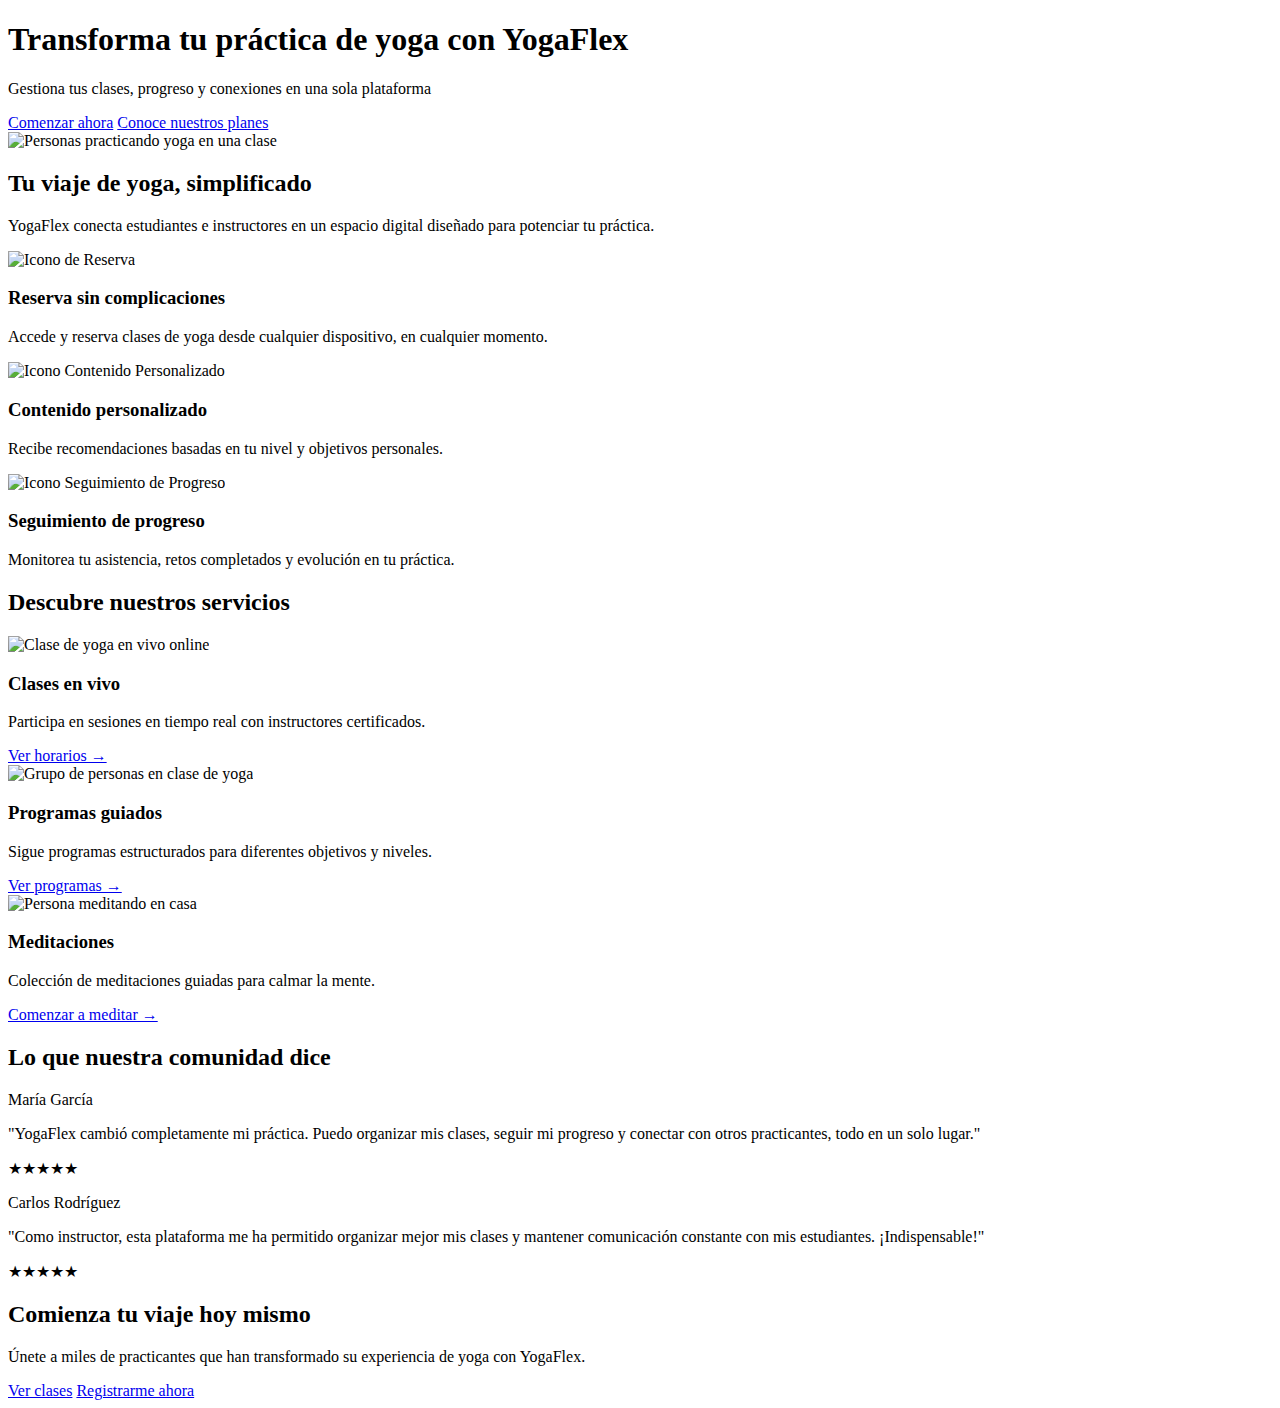
==== index.html @ 04bb9604 "Add files via upload" ====
<!DOCTYPE html>
<html lang="es">
<head>
    <meta charset="UTF-8">
    <meta name="viewport" content="width=device-width, initial-scale=1.0">
    <title>YogaFlex - Transforma tu Práctica de Yoga</title>
    <link rel="stylesheet" href="https://cdnjs.cloudflare.com/ajax/libs/font-awesome/6.5.2/css/all.min.css" integrity="sha512-SnH5WK+bZxgPHs44uWIX+LLJAJ9/2PkPKZ5QiAj6Ta86w+fsb2TkcmfRyVX3pBnMFcV7oQPJkl9QevSCWr3W6A==" crossorigin="anonymous" referrerpolicy="no-referrer" />
    <link rel="stylesheet" href="css/style.css">
    </head>
<body>

    <div id="header-placeholder"></div>

    <main>

        <section class="hero">
            <div class="hero-content">
                <h1>Transforma tu práctica de yoga con YogaFlex</h1>
                <p>Gestiona tus clases, progreso y conexiones en una sola plataforma</p>
                <div class="hero-buttons">
                    <a href="register.html" class="btn btn-primary">Comenzar ahora</a> <a href="#plans" class="btn btn-secondary">Conoce nuestros planes</a> </div>
            </div>
            <div class="hero-image">
                <img src="images/banner_principal.png" alt="Personas practicando yoga en una clase">
            </div>
        
            </section>

            <section class="features section-padding">
                <div class="container">
                    <h2 class="text-center">Tu viaje de yoga, simplificado</h2>
                    <p class="section-intro text-center">YogaFlex conecta estudiantes e instructores en un espacio digital diseñado para potenciar tu práctica.</p>
            
                    <div class="features-grid">
            
                        <div class="feature-item">
                             <img src="images/reserva.png" alt="Icono de Reserva" class="feature-icon">
                            <h3>Reserva sin complicaciones</h3>
                            <p>Accede y reserva clases de yoga desde cualquier dispositivo, en cualquier momento.</p>
                        </div>
            
                         <div class="feature-item">
                             <img src="images/contenido.png" alt="Icono Contenido Personalizado" class="feature-icon">
                            <h3>Contenido personalizado</h3>
                            <p>Recibe recomendaciones basadas en tu nivel y objetivos personales.</p>
                        </div>
            
                         <div class="feature-item">
                             <img src="images/meta.png" alt="Icono Seguimiento de Progreso" class="feature-icon">
                            <h3>Seguimiento de progreso</h3>
                            <p>Monitorea tu asistencia, retos completados y evolución en tu práctica.</p>
                        </div>
            
                    </div> </div> </section>
                    <section class="services section-padding bg-light"> <div class="container">
                        <h2 class="text-center">Descubre nuestros servicios</h2>
                        <div class="services-grid">
        
                            <div class="service-card">
                                <img src="images/clases_vivo.png" alt="Clase de yoga en vivo online" class="service-image">
                                <div class="service-content"> <h3>Clases en vivo</h3>
                                    <p>Participa en sesiones en tiempo real con instructores certificados.</p>
                                    <a href="#" class="service-link">Ver horarios →</a>
                                </div>
                            </div>
        
                            <div class="service-card">
                                 <img src="images/programas_guiados.png" alt="Grupo de personas en clase de yoga" class="service-image">
                                <div class="service-content">
                                    <h3>Programas guiados</h3>
                                    <p>Sigue programas estructurados para diferentes objetivos y niveles.</p>
                                    <a href="#" class="service-link">Ver programas →</a>
                                </div>
                            </div>
        
                            <div class="service-card">
                                 <img src="images/meditaciones.png" alt="Persona meditando en casa" class="service-image">
                                 <div class="service-content">
                                    <h3>Meditaciones</h3>
                                    <p>Colección de meditaciones guiadas para calmar la mente.</p>
                                    <a href="#" class="service-link">Comenzar a meditar →</a>
                                </div>
                            </div>
        
                        </div> </div> </section>

                        <section class="testimonials section-padding">
                            <div class="container">
                                <h2 class="text-center">Lo que nuestra comunidad dice</h2>
                                <div class="testimonials-grid">
                
                                    <article class="testimonial-card">
                                        <p class="testimonial-author">María García</p>
                                        <p class="testimonial-quote">"YogaFlex cambió completamente mi práctica. Puedo organizar mis clases, seguir mi progreso y conectar con otros practicantes, todo en un solo lugar."</p>
                                        <div class="testimonial-rating">★★★★★</div>
                                    </article>
                
                                    <article class="testimonial-card">
                                        <p class="testimonial-author">Carlos Rodríguez</p>
                                        <p class="testimonial-quote">"Como instructor, esta plataforma me ha permitido organizar mejor mis clases y mantener comunicación constante con mis estudiantes. ¡Indispensable!"</p>
                                        <div class="testimonial-rating">★★★★★</div>
                                    </article>
                
                                    </div> </div> </section>

                                    <section class="cta section-padding">
                                        <div class="cta-background"></div> <div class="container cta-content">
                                            <h2 class="text-center">Comienza tu viaje hoy mismo</h2>
                                            <p class="text-center">Únete a miles de practicantes que han transformado su experiencia de yoga con YogaFlex.</p>
                                            <div class="cta-buttons text-center">
                                                 <a href="#" class="btn btn-primary">Ver clases</a> <a href="register.html" class="btn btn-secondary">Registrarme ahora</a> </div>
                                        </div>
                                    </section>

    </main>

    <div id="footer-placeholder"></div>
    <script src="js/script.js"></script>
    </body>
</html>
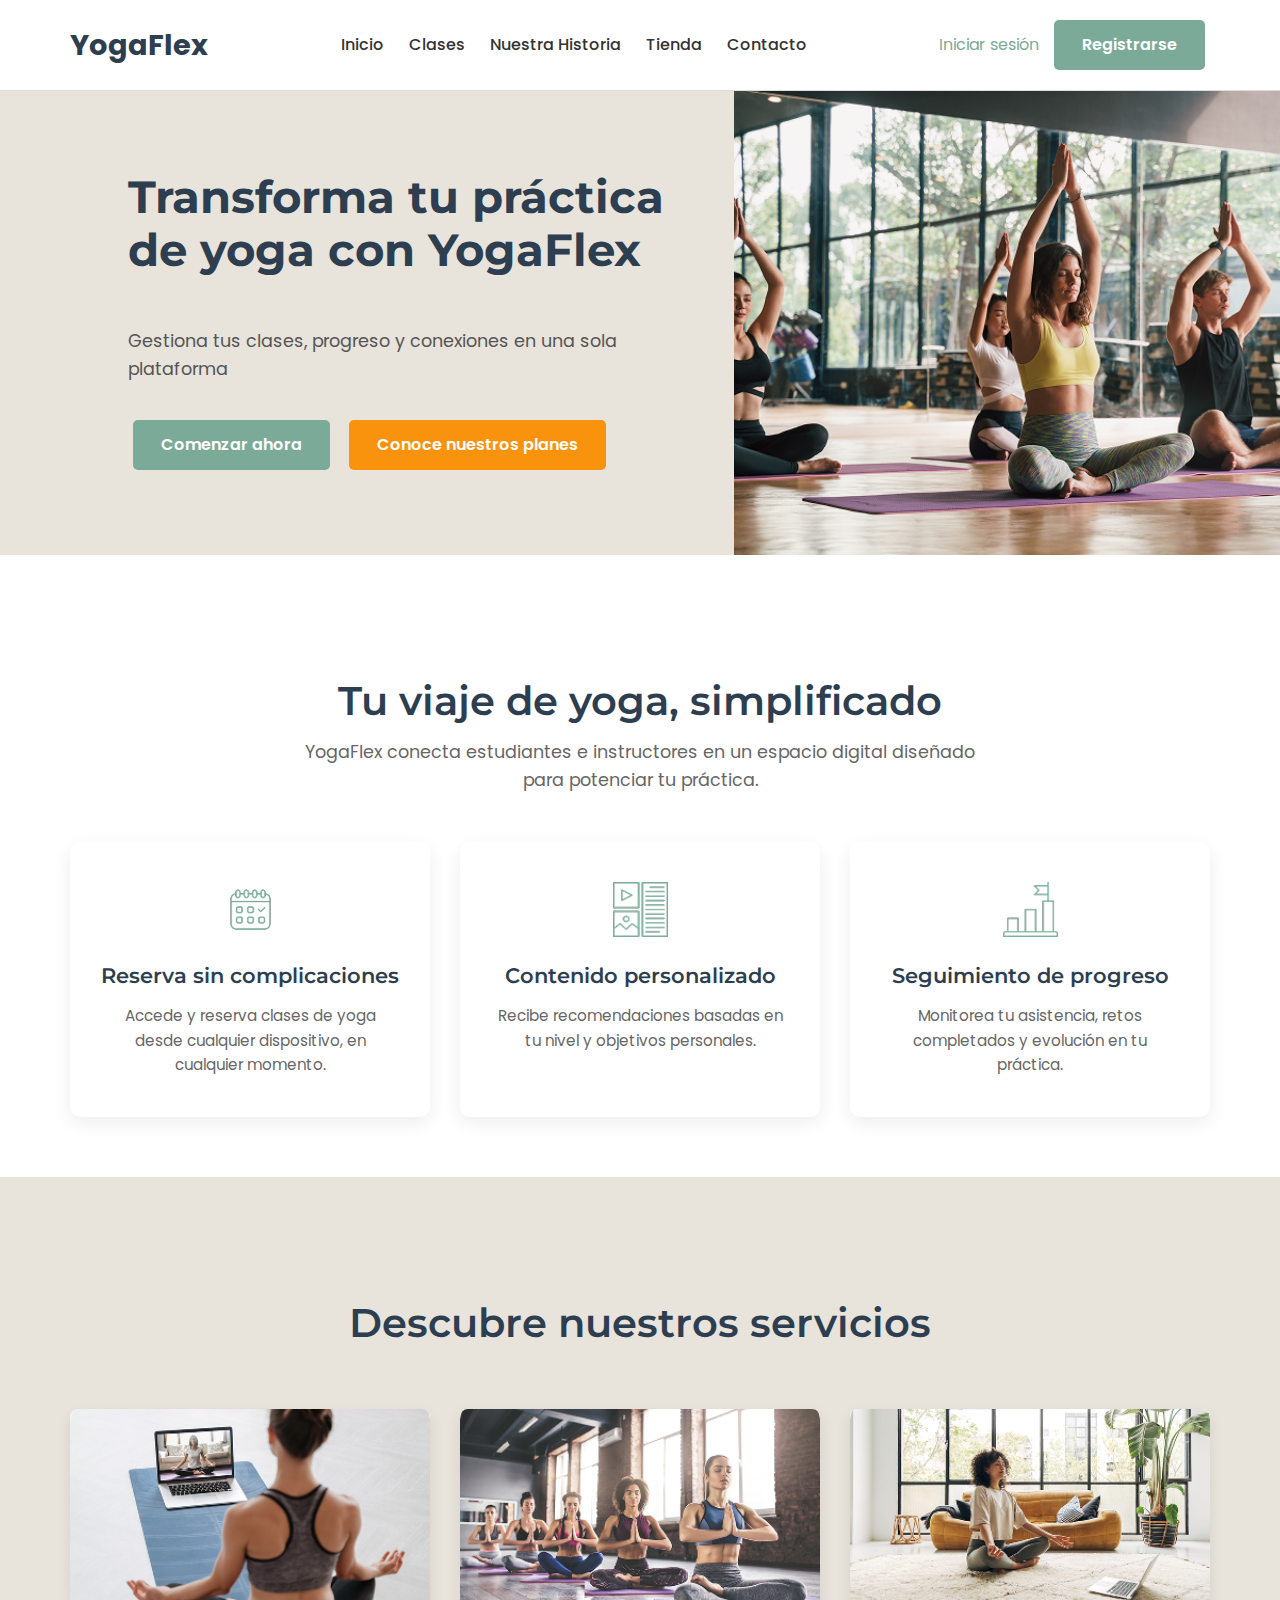
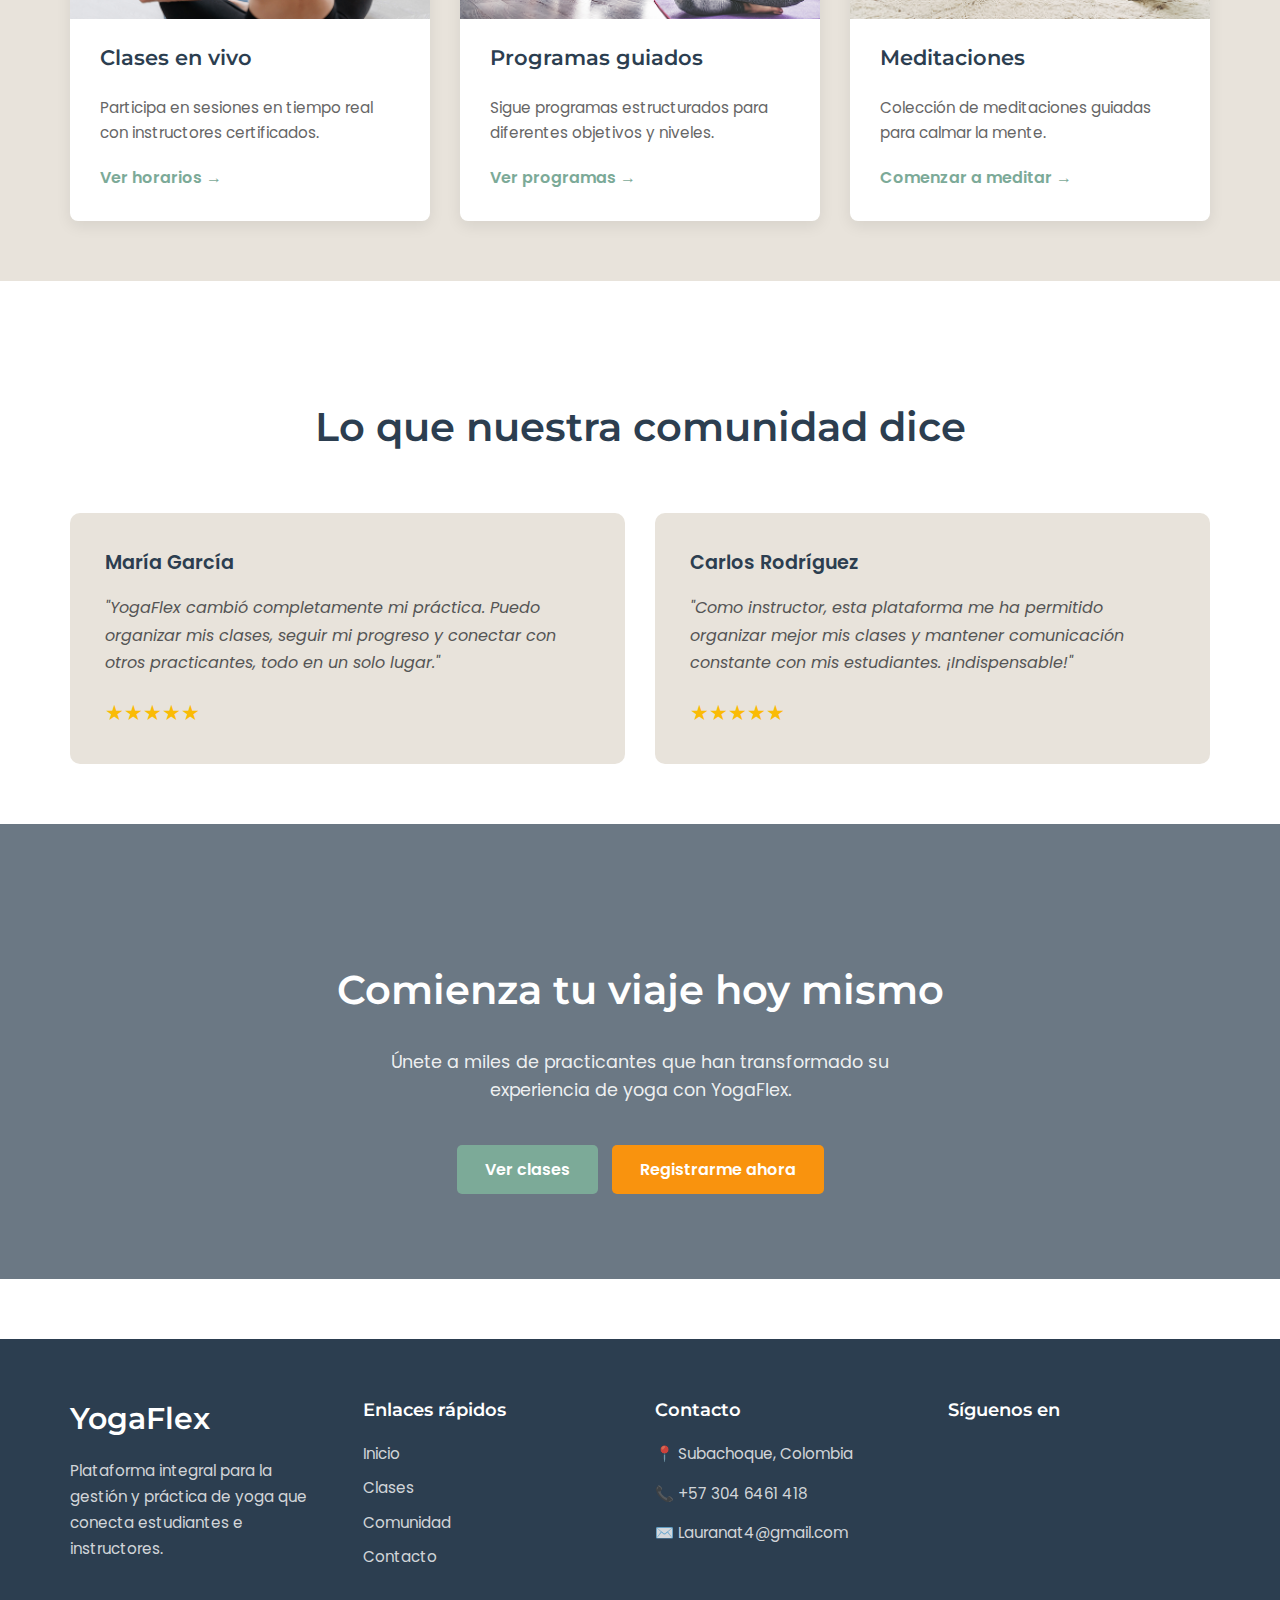
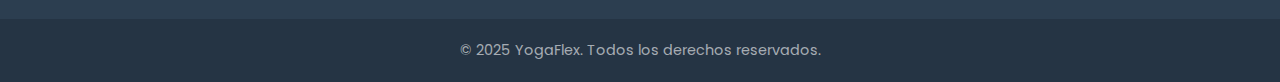
==== commit 1bbf01ac: "Update index.html" ====
--- a/index.html
+++ b/index.html
@@ -18,7 +18,7 @@
                 <h1>Transforma tu práctica de yoga con YogaFlex</h1>
                 <p>Gestiona tus clases, progreso y conexiones en una sola plataforma</p>
                 <div class="hero-buttons">
-                    <a href="register.html" class="btn btn-primary">Comenzar ahora</a> <a href="#plans" class="btn btn-secondary">Conoce nuestros planes</a> </div>
+                    <a href="registro.html" class="btn btn-primary">Comenzar ahora</a> <a href="#plans" class="btn btn-secondary">Conoce nuestros planes</a> </div>
             </div>
             <div class="hero-image">
                 <img src="images/banner_principal.png" alt="Personas practicando yoga en una clase">
@@ -117,4 +117,4 @@
     <div id="footer-placeholder"></div>
     <script src="js/script.js"></script>
     </body>
-</html>+</html>
--- a/css/style.css
+++ b/css/style.css
@@ -0,0 +1,700 @@
+/* ==================== Importar Fuentes de Google ==================== */
+@import url('https://fonts.googleapis.com/css2?family=Montserrat:wght@400;600;700&family=Poppins:wght@400;500;600&display=swap');
+
+/* ==================== Variables CSS Globales ==================== */
+:root {
+    /* Colores */
+    --primary-color: #7CAA98;   /* Verde principal (botones, enlaces) */
+    --accent-color: #F9930E;    /* Naranja/Amarillo (botón secundario) */
+    --hero-bg-color: #E8E3DB;   /* Fondo claro para área de texto del hero */
+    --secondary-color: #f8f9fa; /* Gris muy claro para otros fondos */
+    --text-color: #333333;      /* Color de texto principal */
+    --text-light: #ffffff;      /* Texto blanco */
+    --title-color: #2c3e50;     /* Color para títulos (un poco más oscuro) */
+    --border-color: #dddddd;    /* Bordes sutiles */
+    --header-bg: #ffffff;       /* Fondo del header */
+    --footer-bg: #333333;       /* Fondo del footer */
+
+    /* Fuentes */
+    --font-primary: 'Poppins', sans-serif;    /* Fuente para cuerpo */
+    --font-secondary: 'Montserrat', sans-serif; /* Fuente para títulos */
+}
+
+/* ==================== Estilos Generales ==================== */
+body {
+    font-family: var(--font-primary);
+    margin: 0;
+    padding: 0;
+    box-sizing: border-box;
+    color: var(--text-color);
+    line-height: 1.6;
+    background-color: #fff; /* Fondo base blanco */
+}
+
+h1, h2, h3, h4, h5, h6 {
+    font-family: var(--font-secondary);
+    margin-top: 1.5em;
+    margin-bottom: 0.5em;
+    font-weight: 600;
+    color: var(--title-color);
+    line-height: 1.3;
+}
+
+h2 {
+    font-size: 40px; /* <<-- CAMBIA ESTE VALOR */
+}
+/* Anular margen superior para títulos que estén al inicio de una sección con padding */
+.section-padding > h1:first-child,
+.section-padding > h2:first-child,
+.section-padding > .text-center:first-child h2, /* Si el título está dentro de un div centrado */
+.hero-content > h1:first-child {
+    margin-top: 0;
+}
+
+
+a {
+    text-decoration: none;
+    color: var(--primary-color);
+    transition: color 0.3s ease;
+}
+
+a:hover {
+    color: #6b9a8a; /* Verde primario oscurecido */
+}
+
+img {
+    max-width: 100%;
+    height: auto;
+    display: block; /* Evita espacios extra debajo de las imágenes */
+}
+
+/* Contenedor para centrar contenido */
+.container {
+    width: 90%;
+    max-width: 1140px;
+    margin-left: auto;
+    margin-right: auto;
+}
+
+/* Clases de utilidad */
+.section-padding {
+    padding: 60px 0;
+}
+
+.bg-light {
+    background-color: var(--secondary-color);
+}
+.bg-primary-light {
+    background-color: #e0f2f1; /* Tono muy claro del color primario */
+}
+.text-center {
+    text-align: center;
+}
+
+/* Para párrafos introductorios debajo de títulos */
+.section-intro {
+    font-size: 1.1rem;
+    color: #666;
+    max-width: 700px; /* Limita el ancho para mejor legibilidad */
+    margin-top: -0.5em; /* Reduce espacio con título si es necesario */
+    margin-bottom: 2.5em; /* Espacio antes del siguiente contenido */
+    margin-left: auto; /* Centrar si es text-center */
+    margin-right: auto; /* Centrar si es text-center */
+}
+
+
+/* ==================== Estilos de Botones ==================== */
+.btn {
+    display: inline-block;
+    padding: 12px 28px;
+    border: none;
+    border-radius: 5px;
+    font-family: var(--font-primary);
+    font-size: 1rem;
+    font-weight: 600;
+    text-align: center;
+    cursor: pointer;
+    transition: background-color 0.3s ease, color 0.3s ease, transform 0.2s ease, box-shadow 0.2s ease;
+    margin: 5px;
+    text-transform: none;
+}
+
+.btn:hover {
+    transform: translateY(-2px);
+    box-shadow: 0 4px 8px rgba(0, 0, 0, 0.1);
+}
+
+/* Botón Verde Principal */
+.btn-primary {
+    background-color: var(--primary-color);
+    color: var(--text-light);
+}
+
+.btn-primary:hover {
+    background-color: #6b9a8a; /* Verde primario oscurecido */
+    color: var(--text-light);
+}
+
+/* Botón Naranja/Amarillo Secundario */
+.btn-secondary {
+    background-color: var(--accent-color);
+    color: var(--text-light);
+}
+
+.btn-secondary:hover {
+    background-color: #e8870d; /* Naranja oscurecido */
+    color: var(--text-light);
+}
+
+
+/* ==================== Estilos del Encabezado ==================== */
+.main-header {
+    background-color: var(--header-bg);
+    padding: 15px 0;
+    border-bottom: 1px solid var(--border-color);
+    position: sticky;
+    top: 0;
+    z-index: 1000;
+    width: 100%;
+}
+
+.main-header .container {
+    display: flex;
+    justify-content: space-between;
+    align-items: center;
+}
+
+.main-header .logo {
+    font-size: 1.8rem;
+    font-weight: bold;
+    color: var(--title-color); /* Usar color de título para el logo */
+    text-decoration: none;
+}
+
+.main-nav {
+    /* El menú principal se oculta en móvil por defecto (ver media queries) */
+}
+
+.main-nav ul {
+    list-style: none;
+    padding: 0;
+    margin: 0;
+    display: flex;
+    gap: 25px; /* Espacio entre enlaces */
+}
+
+.main-nav a {
+    color: var(--text-color);
+    font-size: 1rem;
+    font-weight: 500;
+    padding: 5px 0;
+    text-decoration: none;
+    position: relative; /* Para el efecto hover */
+}
+
+.main-nav a:hover {
+    color: var(--primary-color);
+}
+
+/* Efecto línea inferior al pasar el ratón */
+.main-nav a::after {
+    content: '';
+    position: absolute;
+    bottom: -2px;
+    left: 0;
+    width: 0;
+    height: 2px;
+    background-color: var(--primary-color);
+    transition: width 0.3s ease;
+}
+
+.main-nav a:hover::after {
+    width: 100%;
+}
+
+.header-actions {
+    display: flex;
+    align-items: center;
+    gap: 10px; /* Espacio entre botones del header */
+}
+
+/* Botón menú móvil (oculto en escritorio) */
+.mobile-menu-toggle {
+    display: none; /* Se muestra en la media query */
+    font-size: 1.8rem;
+    background: none;
+    border: none;
+    cursor: pointer;
+    color: var(--title-color);
+    padding: 5px;
+}
+
+
+/* ==================== Estilos de la Sección Hero (Ancho Completo) ==================== */
+.hero {
+    /* display: flex para crear columnas directamente en la sección */
+    display: flex;
+    align-items: stretch; /* Columnas misma altura */
+    /* Quitamos TODO el padding de la sección para que pegue arriba y los lados */
+    padding: 0;
+    /* Quitamos cualquier margen superior */
+    margin-top: 0;
+     /* No necesita width: 100vw; section es block por defecto */
+     /* No necesita border-radius ni overflow aquí si es ancho completo */
+}
+
+.hero-content {
+    flex: 1; /* O la proporción que desees, ej: flex: 0 0 50%; */
+    background-color: var(--hero-bg-color); /* Fondo crema */
+    /* Ajusta el padding para el espacio interno. El padding superior/inferior da altura */
+    padding: 80px 60px 80px 10%; /* Más padding arriba/abajo, y un % a la izquierda para alejar del borde */
+    display: flex;
+    flex-direction: column;
+    justify-content: center;
+    box-sizing: border-box; /* Asegura que el padding esté incluido en el tamaño */
+}
+
+.hero h1 {
+    font-size: 2.8rem; /* Mantener o ajustar tamaño */
+    font-weight: 700;
+    line-height: 1.2;
+    margin-top: 0;
+    margin-bottom: 0.7em;
+    color: var(--title-color);
+    /* max-width: 600px; /* Limitar ancho si es necesario */
+}
+
+.hero p {
+    font-size: 1.1rem;
+    margin-bottom: 1.8em;
+    color: #555;
+    max-width: 500px; /* Limitar ancho del párrafo */
+}
+
+.hero-buttons .btn {
+    margin-right: 10px;
+    margin-bottom: 5px;
+}
+
+.hero-image {
+    flex: 1; /* O la proporción que desees, ej: flex: 0 0 50%; */
+    /* No necesita padding */
+}
+
+.hero-image img {
+    width: 100%;
+    height: 100%;
+    object-fit: cover;
+    display: block;
+}
+
+
+/* ==================== Estilos Sección Features (Tu viaje...) ==================== */
+
+.features-grid {
+    display: grid;
+    grid-template-columns: repeat(3, 1fr); /* 3 columnas iguales */
+    gap: 30px; /* Espacio entre las tarjetas */
+    margin-top: 3em; /* Espacio después del párrafo introductorio */
+}
+
+.feature-item {
+    background-color: #ffffff; /* Fondo blanco para la tarjeta */
+    /* Si prefieres el fondo lavanda pálido de la captura, usa: */
+    /* background-color: #f8f7fa; */
+    padding: 40px 30px;      /* Espacio interno (relleno) */
+    border-radius: 10px;     /* Esquinas redondeadas */
+    text-align: center;      /* Centrar todo el contenido interno */
+    box-shadow: 0 6px 18px rgba(0, 0, 0, 0.07); /* Sombra suave */
+    transition: transform 0.3s ease, box-shadow 0.3s ease;
+}
+
+.feature-item:hover {
+    transform: translateY(-5px); /* Efecto elevar al pasar el ratón */
+    box-shadow: 0 8px 22px rgba(0, 0, 0, 0.1);
+}
+
+/* Estilo para las imágenes de icono */
+.feature-item img.feature-icon {
+    max-width: 55px; /* Ancho máximo del icono (ajústalo) */
+    height: auto;    /* Altura automática para mantener proporción */
+    margin: 0 auto 25px auto; /* Centrar horizontalmente y margen inferior */
+}
+
+.feature-item h3 {
+    font-size: 1.3rem;  /* Tamaño del título H3 dentro de la tarjeta */
+    font-weight: 600;   /* Peso de la fuente */
+    margin-top: 0;      /* Sin margen superior */
+    margin-bottom: 15px;/* Margen inferior antes del párrafo */
+    color: var(--title-color); /* Color definido en :root */
+}
+
+.feature-item p {
+    font-size: 0.95rem; /* Tamaño del texto del párrafo */
+    color: #666;       /* Color gris para el párrafo */
+    line-height: 1.6;   /* Interlineado */
+    margin-bottom: 0;   /* Sin margen extra al final de la tarjeta */
+}
+/* Asegura que la clase para el fondo claro use el color crema */
+.bg-light {
+    background-color: var(--hero-bg-color); /* Fondo crema */
+}
+
+.services h2 {
+    /* Hereda estilos generales, asegúrate que .text-center esté en HTML */
+    margin-bottom: 1.5em;
+}
+
+.services-grid {
+    display: grid;
+    grid-template-columns: repeat(3, 1fr);
+    gap: 30px;
+}
+
+.service-card {
+    background-color: #fff;
+    border-radius: 8px;
+    overflow: hidden;
+    box-shadow: 0 5px 15px rgba(0, 0, 0, 0.08);
+    display: flex;
+    flex-direction: column;
+    transition: transform 0.3s ease, box-shadow 0.3s ease;
+}
+
+.service-card:hover {
+    transform: translateY(-5px);
+    box-shadow: 0 8px 20px rgba(0, 0, 0, 0.12);
+}
+
+.service-image {
+    width: 100%;
+    height: 210px; /* Altura fija para imágenes (ajústala si prefieres) */
+    object-fit: cover;
+    display: block;
+}
+
+/* Contenedor para el texto y enlace dentro de la tarjeta */
+.service-content {
+    padding: 25px 30px 30px;
+    display: flex;
+    flex-direction: column;
+    align-items: flex-start; /* <<-- Asegura alineación izquierda para h3, p */
+    text-align: left;      /* <<-- Asegura alineación izquierda del texto */
+    flex-grow: 1;          /* Ocupa espacio vertical restante */
+}
+
+.service-content h3 {
+    font-size: 1.3rem;
+    font-weight: 600;
+    color: var(--title-color);
+    margin-top: 0;
+    margin-bottom: 10px;
+}
+
+.service-content p {
+    font-size: 0.95rem;
+    color: #666;
+    line-height: 1.6;
+    margin-bottom: 20px;
+    flex-grow: 1; /* Empuja el enlace hacia abajo */
+}
+
+.service-link {
+    color: var(--primary-color);
+    font-weight: 600;
+    text-decoration: none;
+    display: inline-block;
+    margin-top: auto; /* Se asegura que esté al final */
+    /* align-self: flex-start; No es necesario aquí si .service-content ya alinea a la izquierda */
+}
+
+.service-link:hover {
+    color: #6b9a8a;
+    text-decoration: underline;
+}
+/* ==================== Estilos Sección Testimonios ==================== */
+
+.testimonials h2 {
+    margin-bottom: 1.5em; /* Espacio después del título */
+}
+
+.testimonials-grid {
+    display: grid;
+    grid-template-columns: repeat(2, 1fr); /* 2 columnas en escritorio */
+    gap: 30px; /* Espacio entre tarjetas */
+}
+
+.testimonial-card {
+    background-color: var(--hero-bg-color); /* Fondo crema */
+    padding: 35px; /* Padding interno */
+    border-radius: 10px; /* Esquinas redondeadas */
+    /* box-shadow: 0 4px 10px rgba(0,0,0,0.05); */ /* Sombra opcional muy sutil */
+}
+
+.testimonial-author {
+    font-size: 1.2rem;
+    font-weight: 600; /* Semibold */
+    color: var(--title-color); /* Color oscuro para el nombre */
+    margin-top: 0;
+    margin-bottom: 15px;
+}
+
+.testimonial-quote {
+    font-size: 1rem;
+    color: #555; /* Gris oscuro para la cita */
+    line-height: 1.7; /* Interlineado un poco mayor */
+    margin-bottom: 20px;
+    font-style: italic; /* Opcional: cursiva para la cita */
+}
+
+.testimonial-rating {
+    font-size: 1.3rem; /* Tamaño de las estrellas */
+    color: #fabb05; /* Color dorado/amarillo para las estrellas (ajusta si es necesario) */
+    margin-top: auto; /* Intenta empujar al fondo si la tarjeta usa flex (no implementado aquí) */
+}
+
+/* ==================== Estilos Sección CTA Final ==================== */
+
+.cta {
+    position: relative; /* Necesario para posicionar el overlay */
+    background-size: cover; /* Cubre todo el área */
+    background-position: center center; /* Centra la imagen */
+    background-repeat: no-repeat;
+    color: var(--text-light); /* Texto blanco por defecto */
+    padding: 80px 0; /* Más padding vertical para esta sección */
+    overflow: hidden; /* Por si acaso */
+}
+
+/* Overlay oscuro sobre la imagen de fondo */
+.cta::before {
+    content: '';
+    position: absolute;
+    top: 0;
+    left: 0;
+    width: 100%;
+    height: 100%;
+    background-color: rgba(44, 62, 80, 0.7); /* Color oscuro semitransparente (ajusta opacidad) */
+    /* background-color: rgba(0, 0, 0, 0.6); /* Alternativa: negro semitransparente */
+    z-index: 1; /* Detrás del contenido */
+}
+
+/* Contenedor del contenido, debe estar sobre el overlay */
+.cta-content {
+    position: relative; /* Para ponerlo sobre el pseudo-elemento ::before */
+    z-index: 2; /* Asegura que esté por encima del overlay */
+}
+
+.cta h2 {
+    color: var(--text-light); /* Asegura texto blanco */
+    font-size: 2.5rem; /* Tamaño del título CTA (ajusta) */
+    margin-bottom: 0.8em;
+}
+
+.cta p {
+    color: rgba(255, 255, 255, 0.9); /* Blanco ligeramente transparente */
+    font-size: 1.1rem;
+    max-width: 600px; /* Limita ancho del párrafo */
+    margin-left: auto;
+    margin-right: auto;
+    margin-bottom: 2em; /* Espacio antes de los botones */
+}
+
+.cta-buttons {
+    margin-top: 20px; /* Espacio extra si es necesario */
+}
+
+/* ==================== Estilos Footer ==================== */
+
+.main-footer {
+    background-color: #2c3e50; /* Azul oscuro/grisáceo (ajusta si es otro) */
+    /* background-color: var(--footer-bg); */ /* Si definiste la variable */
+    color: rgba(255, 255, 255, 0.8); /* Blanco semi-transparente para texto base */
+    padding: 60px 0 0; /* Padding arriba, 0 abajo porque el copyright lo tendrá */
+    margin-top: 60px; /* Espacio sobre el footer */
+    font-size: 0.95rem; /* Tamaño base para texto del footer */
+}
+
+.footer-grid {
+    display: grid;
+    grid-template-columns: repeat(4, 1fr); /* 4 columnas iguales por defecto */
+    /* Alternativa: proporciones diferentes */
+    /* grid-template-columns: 2fr 1fr 1.5fr 1fr; */
+    gap: 30px; /* Espacio entre columnas */
+    margin-bottom: 40px; /* Espacio antes de la barra de copyright */
+}
+
+.footer-col h3,
+.footer-col h4 {
+    color: #ffffff; /* Títulos en blanco brillante */
+    font-size: 1.1rem;
+    font-weight: 600;
+    margin-top: 0;
+    margin-bottom: 20px;
+}
+
+.footer-logo {
+    font-size: 30px!important; 
+    font-weight: bold;
+    color: #ffffff;
+    margin-bottom: 15px;
+}
+
+.footer-about p {
+    line-height: 1.7;
+    margin-bottom: 0;
+}
+
+.footer-links ul {
+    list-style: none;
+    padding: 0;
+    margin: 0;
+}
+
+.footer-links li {
+    margin-bottom: 10px;
+}
+
+.footer-links a {
+    color: rgba(255, 255, 255, 0.8); /* Mismo color que texto base */
+    text-decoration: none;
+    transition: color 0.3s ease, padding-left 0.3s ease;
+}
+
+.footer-links a:hover {
+    color: #ffffff; /* Blanco brillante al pasar el ratón */
+    padding-left: 5px; /* Pequeño desplazamiento */
+}
+
+.footer-contact p {
+    margin-bottom: 10px;
+    line-height: 1.6;
+}
+/* Estilo opcional para iconos emoji si los usas */
+.footer-contact p span.emoji-icon {
+    margin-right: 8px;
+}
+
+.social-icons a {
+    display: inline-block;
+    color: rgba(255, 255, 255, 0.8);
+    /* background-color: rgba(255, 255, 255, 0.1); /* Fondo opcional para iconos */
+    width: 40px;
+    height: 40px;
+    line-height: 40px; /* Centra icono verticalmente si es font */
+    text-align: center;
+    border-radius: 50%; /* Círculo */
+    margin-right: 8px;
+    font-size: 1.1rem; /* Tamaño del icono font */
+    transition: background-color 0.3s ease, color 0.3s ease;
+}
+
+.social-icons a:hover {
+    color: #ffffff;
+    background-color: var(--primary-color); /* Fondo verde al pasar ratón */
+    /* background-color: rgba(255, 255, 255, 0.2); */ /* Alternativa: fondo más claro */
+}
+
+/* Barra de Copyright */
+.footer-copyright {
+    background-color: rgba(0, 0, 0, 0.15); /* Fondo ligeramente diferente o más oscuro */
+    /* border-top: 1px solid rgba(255, 255, 255, 0.1); */ /* O un borde superior */
+    padding: 20px 0;
+    margin-top: 0; /* Ya hay margen en footer-grid */
+}
+
+.footer-copyright p {
+    margin: 0;
+    text-align: center;
+    font-size: 0.9rem;
+    color: rgba(255, 255, 255, 0.6); /* Color más tenue */
+}
+
+
+
+/* ==================== Media Queries para Responsividad ==================== */
+
+/* Estilos Generales Responsivos */
+@media (max-width: 992px) { /* Tablets y pantallas medianas */
+    h1 { font-size: 2.4rem; }
+    h2 { font-size: 2rem; }
+
+    .features-grid {
+        /* Cambia a 2 columnas en tablet */
+        grid-template-columns: repeat(2, 1fr);
+    }
+}
+
+@media (max-width: 768px) { /* Móviles */
+    .container {
+        width: 90%; /* Un poco más de margen en móviles */
+    }
+    h1 { font-size: 2rem; }
+    h2 { font-size: 1.8rem; }
+
+    .section-padding {
+        padding: 40px 0;
+    }
+
+     /* Header Responsivo */
+    .main-nav {
+        display: none; /* Ocultar menú principal */
+        /* Aquí añadirías los estilos para el menú desplegable si lo implementas con JS */
+    }
+    .header-actions {
+        /* Decide qué hacer con los botones: ocultar uno, ambos, o dejarlos */
+         gap: 5px; /* Menos espacio si se mantienen */
+    }
+     .header-actions .btn {
+        padding: 8px 15px; /* Botones más pequeños */
+        font-size: 0.9rem;
+     }
+    .mobile-menu-toggle {
+        display: block; /* Mostrar botón hamburguesa */
+    }
+
+    /* Hero Responsivo */
+     .hero {
+        padding: 40px 0;
+     }
+    .hero .container {
+        flex-direction: column; /* Apilar */
+        border-radius: 0;
+    }
+    .hero-content {
+        padding: 30px 20px;
+        text-align: center;
+    }
+     .hero-image img {
+        height: auto;
+        max-height: 300px; /* Limitar altura en móvil */
+        object-fit: cover; /* O contain si prefieres verla completa */
+     }
+    .hero h1 {
+        font-size: 2rem;
+     }
+    .hero p {
+        font-size: 1rem;
+        max-width: none; /* Permitir ancho completo */
+    }
+    .hero-buttons {
+        display: flex;
+        flex-direction: column;
+        align-items: center;
+     }
+     .hero-buttons .btn {
+        width: 90%;
+        max-width: 300px;
+        margin-bottom: 10px;
+        margin-right: 0;
+     }
+
+    /* Features Responsivo */
+    .features-grid {
+        /* Cambia a 1 columna en móvil */
+        grid-template-columns: 1fr;
+        gap: 20px;
+    }
+    .feature-item {
+        padding: 25px;
+    }
+}